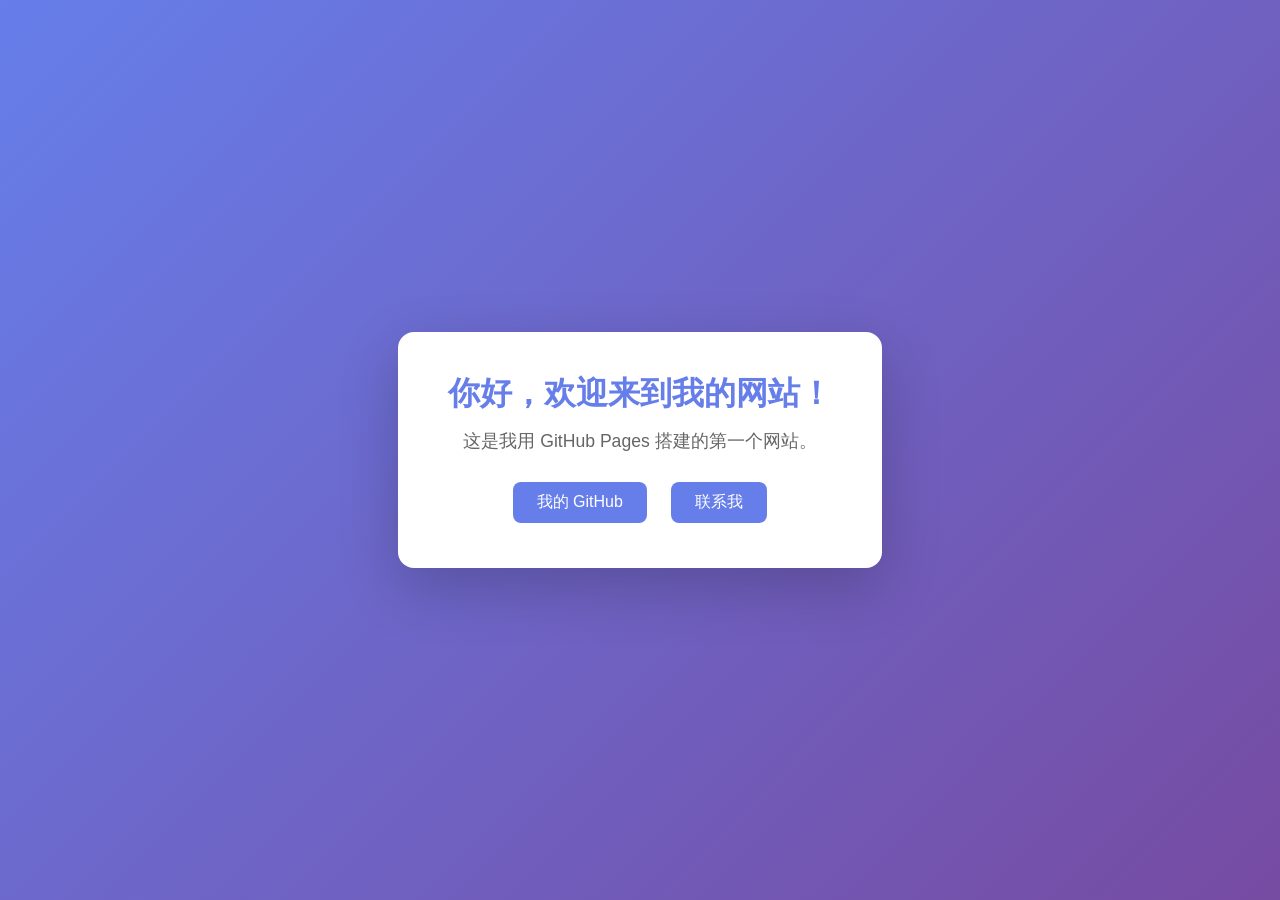
==== index.html @ 8b51170c "Rename 创建首页 to index.html" ====
<!DOCTYPE html>
<html lang="zh-CN">
<head>
    <meta charset="UTF-8">
    <meta name="viewport" content="width=device-width, initial-scale=1.0">
    <title>我的个人网站</title>
    <style>
        * { margin: 0; padding: 0; box-sizing: border-box; }
        body {
            font-family: "Microsoft YaHei", sans-serif;
            background: linear-gradient(135deg, #667eea 0%, #764ba2 100%);
            min-height: 100vh;
            display: flex;
            align-items: center;
            justify-content: center;
            color: #333;
        }
        .container {
            background: white;
            border-radius: 16px;
            padding: 40px 50px;
            max-width: 600px;
            text-align: center;
            box-shadow: 0 20px 60px rgba(0,0,0,0.2);
        }
        h1 { font-size: 2em; margin-bottom: 10px; color: #667eea; }
        p { font-size: 1.1em; line-height: 1.8; color: #666; margin-bottom: 20px; }
        .links a {
            display: inline-block;
            margin: 5px 10px;
            padding: 10px 24px;
            background: #667eea;
            color: white;
            text-decoration: none;
            border-radius: 8px;
            transition: background 0.3s;
        }
        .links a:hover { background: #764ba2; }
    </style>
</head>
<body>
    <div class="container">
        <h1>你好，欢迎来到我的网站！</h1>
        <p>这是我用 GitHub Pages 搭建的第一个网站。</p>
        <div class="links">
            <a href="https://github.com">我的 GitHub</a>
            <a href="mailto:your@email.com">联系我</a>
        </div>
    </div>
</body>
</html>
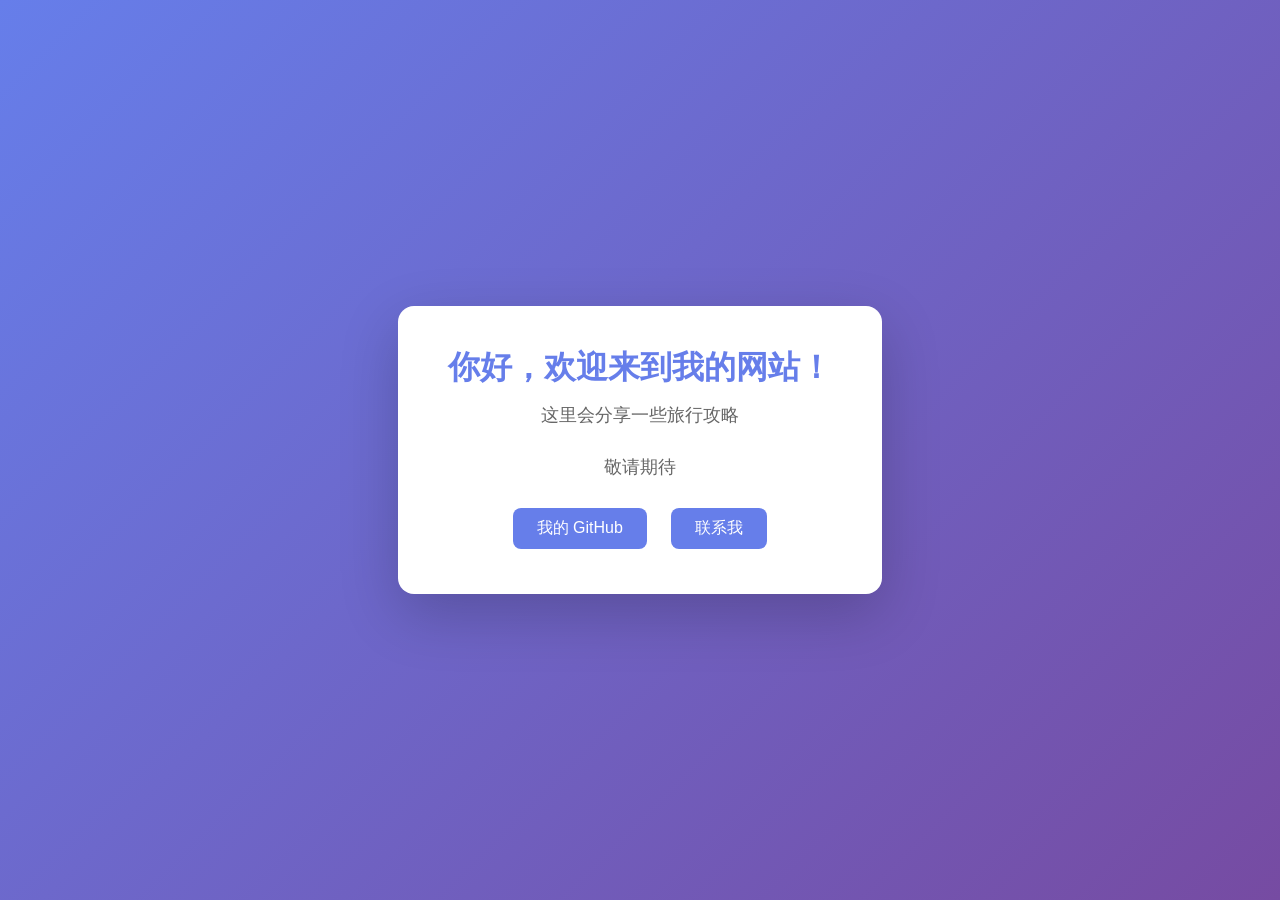
==== commit e966efdd: "Update index.html" ====
--- a/index.html
+++ b/index.html
@@ -41,7 +41,8 @@
 <body>
     <div class="container">
         <h1>你好，欢迎来到我的网站！</h1>
-        <p>这是我用 GitHub Pages 搭建的第一个网站。</p>
+        <p>这里会分享一些旅行攻略<p>
+        <p>敬请期待<p>
         <div class="links">
             <a href="https://github.com">我的 GitHub</a>
             <a href="mailto:your@email.com">联系我</a>
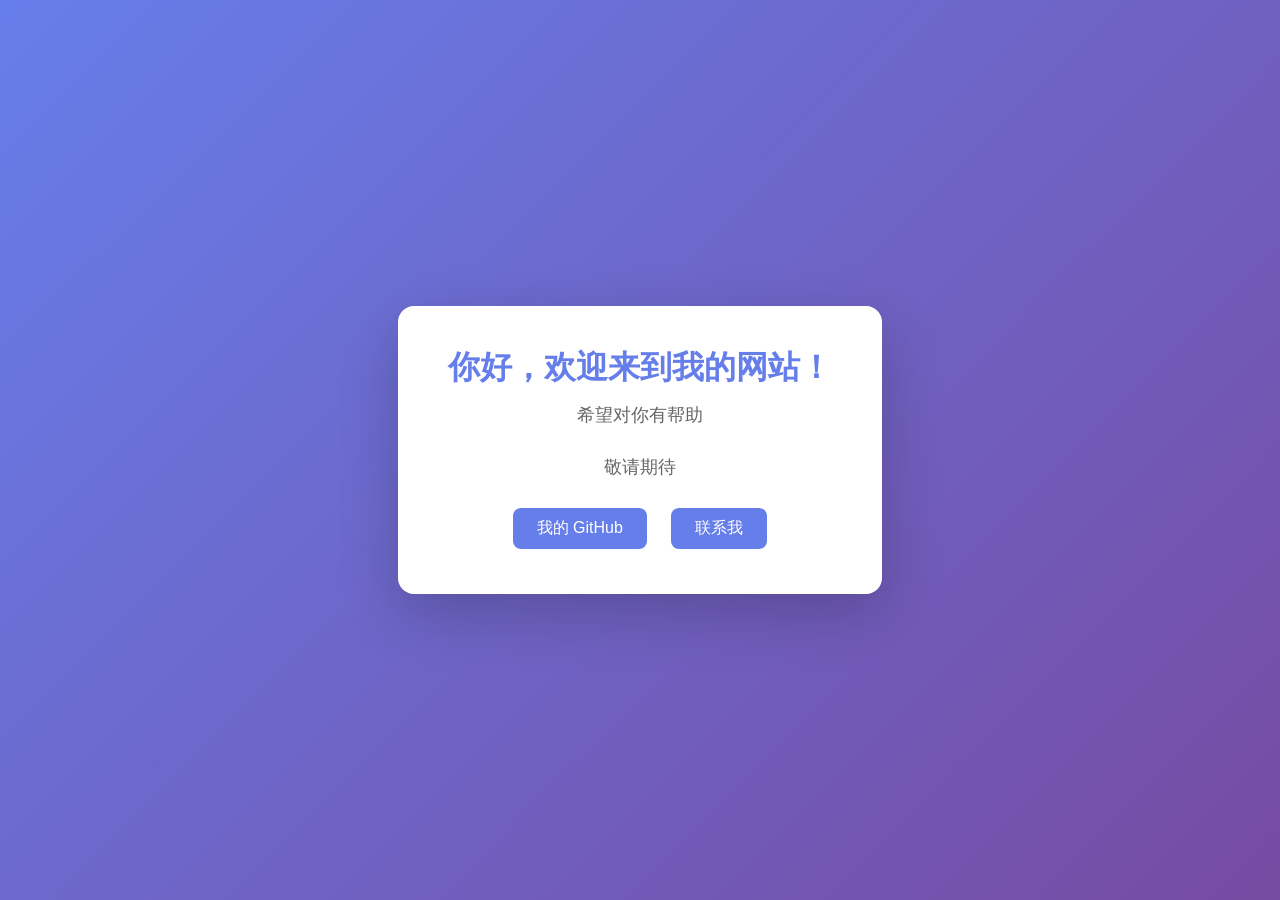
==== commit ee22a028: "Update index.html" ====
--- a/index.html
+++ b/index.html
@@ -41,7 +41,7 @@
 <body>
     <div class="container">
         <h1>你好，欢迎来到我的网站！</h1>
-        <p>这里会分享一些旅行攻略<p>
+        <p>希望对你有帮助<p>
         <p>敬请期待<p>
         <div class="links">
             <a href="https://github.com">我的 GitHub</a>
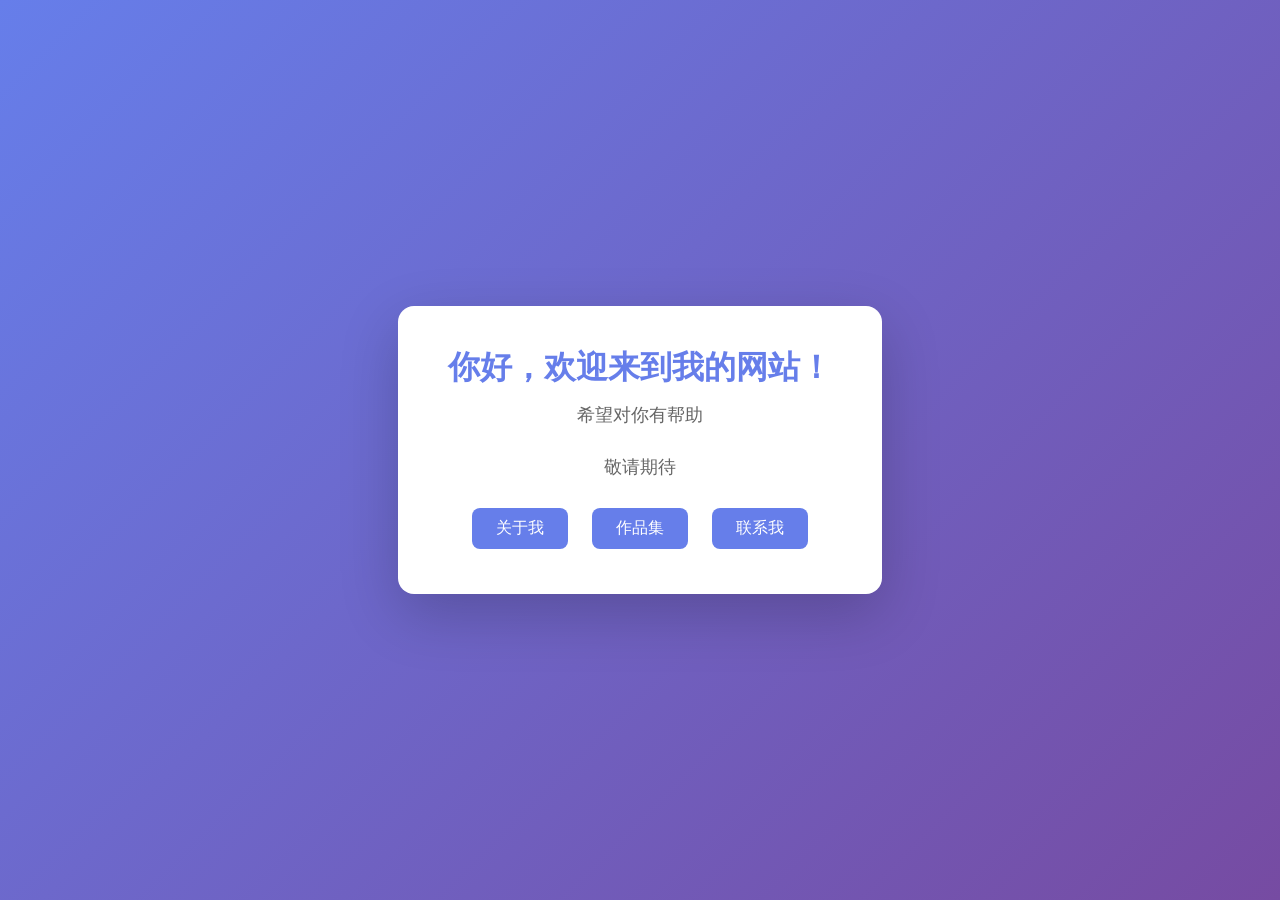
==== commit ae3ac31a: "Update index.html" ====
--- a/index.html
+++ b/index.html
@@ -44,8 +44,9 @@
         <p>希望对你有帮助<p>
         <p>敬请期待<p>
         <div class="links">
-            <a href="https://github.com">我的 GitHub</a>
-            <a href="mailto:your@email.com">联系我</a>
+            <a href="about.html">关于我</a>
+            <a href="portfolio.html">作品集</a>
+            <a href="mailto:你的邮箱@example.com">联系我</a>
         </div>
     </div>
 </body>
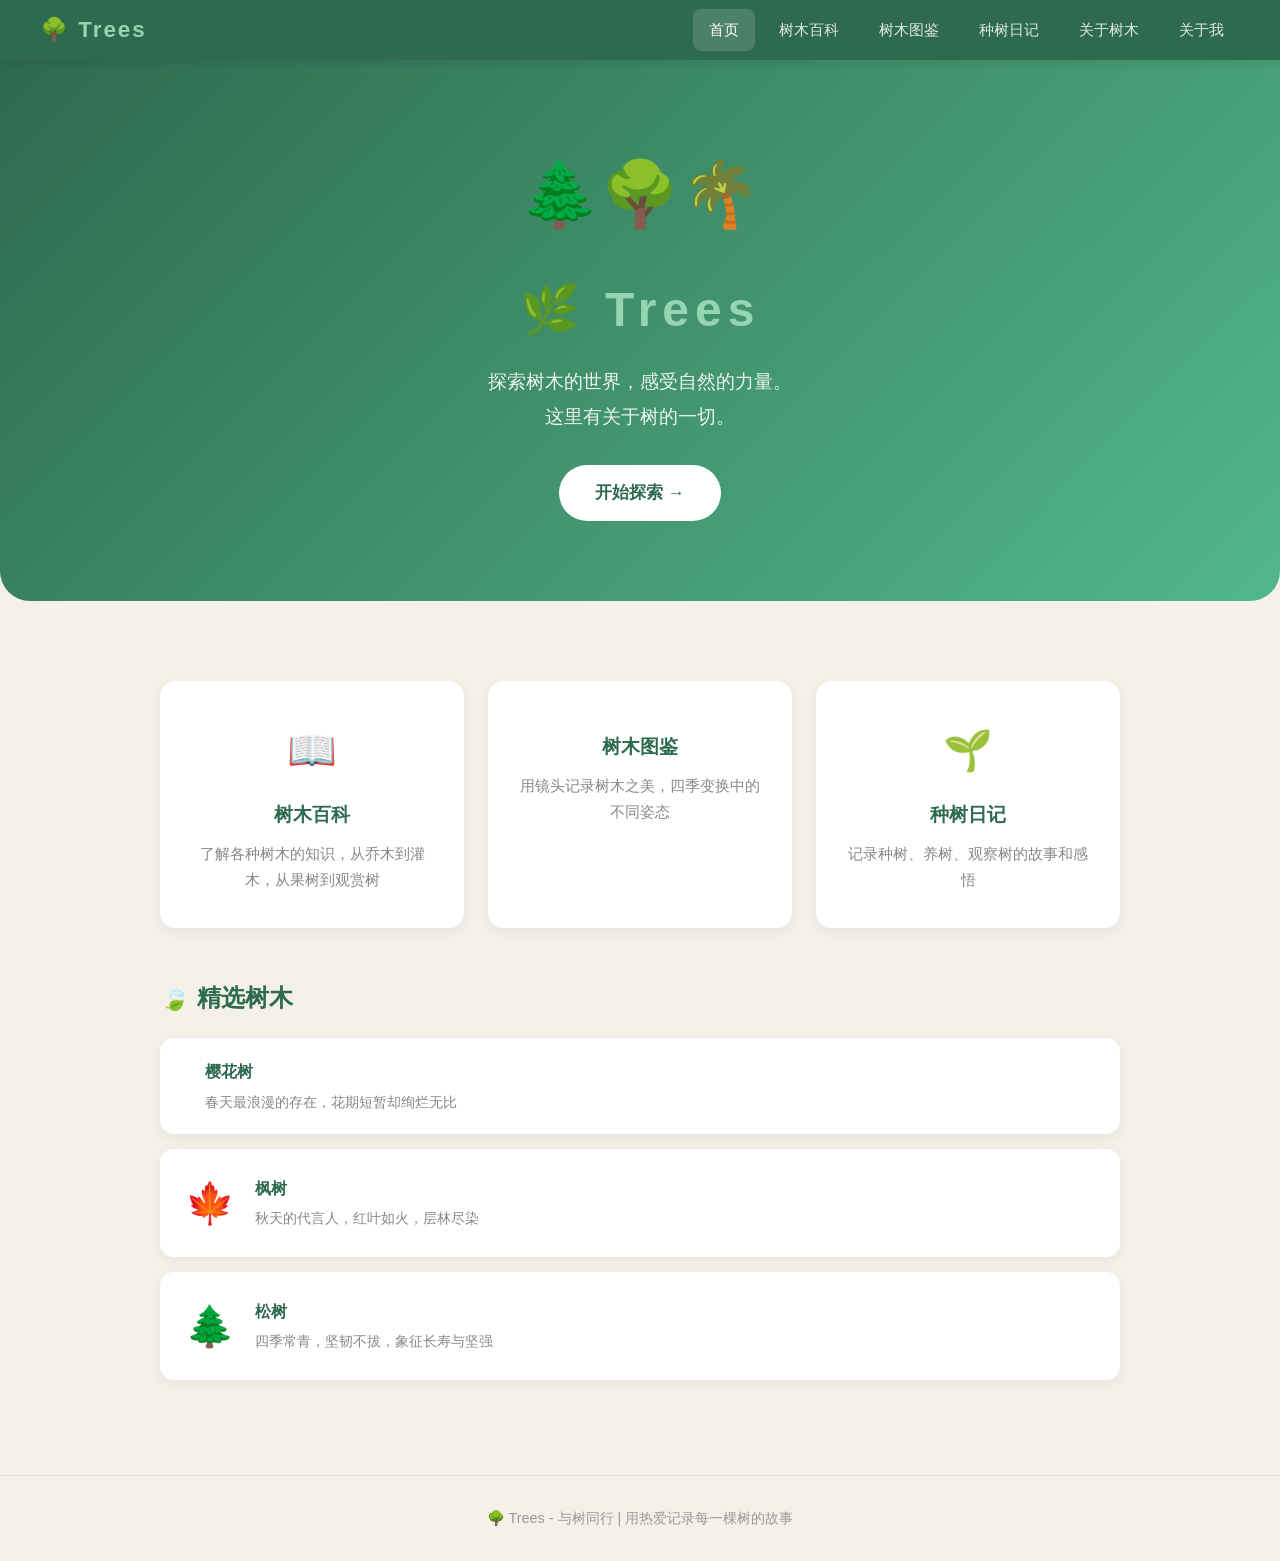
==== commit e35fcc5e: "Add files via upload" ====
--- a/index.html
+++ b/index.html
@@ -3,51 +3,171 @@
 <head>
     <meta charset="UTF-8">
     <meta name="viewport" content="width=device-width, initial-scale=1.0">
-    <title>我的个人网站</title>
+    <title>Trees - 与树同行</title>
+    <link rel="icon" type="image/png" href="favicon.png">
+    <link rel="stylesheet" href="styles.css">
     <style>
-        * { margin: 0; padding: 0; box-sizing: border-box; }
-        body {
-            font-family: "Microsoft YaHei", sans-serif;
-            background: linear-gradient(135deg, #667eea 0%, #764ba2 100%);
-            min-height: 100vh;
+        /* 首页特殊样式 */
+        .hero {
+            background: linear-gradient(135deg, #2D6A4F 0%, #40916C 50%, #52B788 100%);
+            padding: 80px 40px;
+            text-align: center;
+            color: white;
+            border-radius: 0 0 30px 30px;
+        }
+        .hero h1 {
+            font-size: 3em;
+            letter-spacing: 6px;
+            margin-bottom: 15px;
+        }
+        .hero h1 span { color: #95D5B2; }
+        .hero p {
+            font-size: 1.2em;
+            opacity: 0.9;
+            max-width: 500px;
+            margin: 0 auto 30px;
+            line-height: 1.8;
+        }
+        .hero .tree-emoji {
+            font-size: 4em;
+            margin-bottom: 20px;
+        }
+        .hero-btn {
+            display: inline-block;
+            padding: 14px 36px;
+            background: white;
+            color: #2D6A4F;
+            border-radius: 30px;
+            font-size: 1.05em;
+            font-weight: bold;
+            transition: all 0.3s;
+        }
+        .hero-btn:hover {
+            transform: scale(1.05);
+            box-shadow: 0 5px 20px rgba(0,0,0,0.2);
+        }
+
+        /* 特色板块 */
+        .features {
+            display: grid;
+            grid-template-columns: repeat(3, 1fr);
+            gap: 24px;
+            margin-top: 40px;
+        }
+        @media (max-width: 700px) {
+            .features { grid-template-columns: 1fr; }
+        }
+        .feature-card {
+            background: white;
+            border-radius: 16px;
+            padding: 35px 25px;
+            text-align: center;
+            box-shadow: 0 4px 15px rgba(0,0,0,0.06);
+            transition: transform 0.2s;
+        }
+        .feature-card:hover { transform: translateY(-5px); }
+        .feature-card .icon { font-size: 2.5em; margin-bottom: 15px; }
+        .feature-card h3 { color: #2D6A4F; margin-bottom: 10px; }
+        .feature-card p { color: #888; font-size: 0.95em; }
+
+        /* 精选树木 */
+        .featured-trees {
+            margin-top: 50px;
+        }
+        .featured-trees h2 {
+            color: #2D6A4F;
+            font-size: 1.5em;
+            margin-bottom: 20px;
+        }
+        .tree-card {
             display: flex;
             align-items: center;
-            justify-content: center;
-            color: #333;
+            gap: 20px;
+            background: white;
+            border-radius: 14px;
+            padding: 20px 25px;
+            margin-bottom: 15px;
+            box-shadow: 0 4px 15px rgba(0,0,0,0.06);
+            transition: transform 0.2s;
         }
-        .container {
-            background: white;
-            border-radius: 16px;
-            padding: 40px 50px;
-            max-width: 600px;
-            text-align: center;
-            box-shadow: 0 20px 60px rgba(0,0,0,0.2);
-        }
-        h1 { font-size: 2em; margin-bottom: 10px; color: #667eea; }
-        p { font-size: 1.1em; line-height: 1.8; color: #666; margin-bottom: 20px; }
-        .links a {
-            display: inline-block;
-            margin: 5px 10px;
-            padding: 10px 24px;
-            background: #667eea;
-            color: white;
-            text-decoration: none;
-            border-radius: 8px;
-            transition: background 0.3s;
-        }
-        .links a:hover { background: #764ba2; }
+        .tree-card:hover { transform: translateX(5px); }
+        .tree-card .tree-icon { font-size: 2.5em; }
+        .tree-card .tree-info h4 { color: #2D6A4F; margin-bottom: 4px; }
+        .tree-card .tree-info p { color: #888; font-size: 0.9em; }
     </style>
 </head>
 <body>
-    <div class="container">
-        <h1>你好，欢迎来到我的网站！</h1>
-        <p>希望对你有帮助<p>
-        <p>敬请期待<p>
-        <div class="links">
+    <!-- 导航栏 -->
+    <div class="navbar">
+        <div class="logo">🌳 <span>Trees</span></div>
+        <nav>
+            <a href="index.html" class="active">首页</a>
+            <a href="wiki.html">树木百科</a>
+            <a href="gallery.html">树木图鉴</a>
+            <a href="blog.html">种树日记</a>
+            <a href="about-trees.html">关于树木</a>
             <a href="about.html">关于我</a>
-            <a href="portfolio.html">作品集</a>
-            <a href="mailto:你的邮箱@example.com">联系我</a>
+        </nav>
+    </div>
+
+    <!-- 首页大图 -->
+    <div class="hero">
+        <div class="tree-emoji">🌲🌳🌴</div>
+        <h1>🌿 <span>Trees</span></h1>
+        <p>探索树木的世界，感受自然的力量。<br>这里有关于树的一切。</p>
+        <a href="wiki.html" class="hero-btn">开始探索 →</a>
+    </div>
+
+    <!-- 特色板块 -->
+    <div class="page-container">
+        <div class="features">
+            <a href="wiki.html" class="feature-card">
+                <div class="icon">📖</div>
+                <h3>树木百科</h3>
+                <p>了解各种树木的知识，从乔木到灌木，从果树到观赏树</p>
+            </a>
+            <a href="gallery.html" class="feature-card">
+                <div class="icon"></div>
+                <h3>树木图鉴</h3>
+                <p>用镜头记录树木之美，四季变换中的不同姿态</p>
+            </a>
+            <a href="blog.html" class="feature-card">
+                <div class="icon">🌱</div>
+                <h3>种树日记</h3>
+                <p>记录种树、养树、观察树的故事和感悟</p>
+            </a>
         </div>
+
+        <!-- 精选树木 -->
+        <div class="featured-trees">
+            <h2>🍃 精选树木</h2>
+            <div class="tree-card">
+                <div class="tree-icon"></div>
+                <div class="tree-info">
+                    <h4>樱花树</h4>
+                    <p>春天最浪漫的存在，花期短暂却绚烂无比</p>
+                </div>
+            </div>
+            <div class="tree-card">
+                <div class="tree-icon">🍁</div>
+                <div class="tree-info">
+                    <h4>枫树</h4>
+                    <p>秋天的代言人，红叶如火，层林尽染</p>
+                </div>
+            </div>
+            <div class="tree-card">
+                <div class="tree-icon">🌲</div>
+                <div class="tree-info">
+                    <h4>松树</h4>
+                    <p>四季常青，坚韧不拔，象征长寿与坚强</p>
+                </div>
+            </div>
+        </div>
+    </div>
+
+    <!-- 页脚 -->
+    <div class="footer">
+        <p>🌳 Trees - 与树同行 | 用热爱记录每一棵树的故事</p>
     </div>
 </body>
 </html>
--- a/styles.css
+++ b/styles.css
@@ -0,0 +1,139 @@
+/* ===== 全局样式 ===== */
+* { margin: 0; padding: 0; box-sizing: border-box; }
+
+body {
+    font-family: "Microsoft YaHei", "PingFang SC", sans-serif;
+    background: #F5F1E8;
+    color: #333;
+    line-height: 1.7;
+}
+
+a { text-decoration: none; color: inherit; }
+
+/* ===== 导航栏 ===== */
+.navbar {
+    background: #2D6A4F;
+    padding: 0 40px;
+    display: flex;
+    align-items: center;
+    justify-content: space-between;
+    height: 60px;
+    position: sticky;
+    top: 0;
+    z-index: 100;
+    box-shadow: 0 2px 10px rgba(0,0,0,0.1);
+}
+.navbar .logo {
+    color: white;
+    font-size: 1.4em;
+    font-weight: bold;
+    letter-spacing: 2px;
+}
+.navbar .logo span { color: #95D5B2; }
+.navbar nav { display: flex; gap: 8px; }
+.navbar nav a {
+    color: rgba(255,255,255,0.85);
+    padding: 8px 16px;
+    border-radius: 8px;
+    font-size: 0.95em;
+    transition: all 0.3s;
+}
+.navbar nav a:hover, .navbar nav a.active {
+    background: rgba(255,255,255,0.15);
+    color: white;
+}
+
+/* ===== 页面容器 ===== */
+.page-container {
+    max-width: 1000px;
+    margin: 0 auto;
+    padding: 40px 20px;
+}
+
+/* ===== 页面标题 ===== */
+.page-title {
+    font-size: 2em;
+    color: #2D6A4F;
+    margin-bottom: 8px;
+}
+.page-subtitle {
+    color: #888;
+    font-size: 1.05em;
+    margin-bottom: 30px;
+}
+
+/* ===== 卡片 ===== */
+.card {
+    background: white;
+    border-radius: 14px;
+    padding: 28px;
+    margin-bottom: 20px;
+    box-shadow: 0 4px 15px rgba(0,0,0,0.06);
+    transition: transform 0.2s, box-shadow 0.2s;
+}
+.card:hover {
+    transform: translateY(-3px);
+    box-shadow: 0 8px 25px rgba(0,0,0,0.1);
+}
+.card h3 {
+    color: #2D6A4F;
+    font-size: 1.2em;
+    margin-bottom: 8px;
+}
+.card p {
+    color: #666;
+    line-height: 1.7;
+}
+
+/* ===== 标签 ===== */
+.tag {
+    display: inline-block;
+    font-size: 0.8em;
+    padding: 3px 12px;
+    border-radius: 12px;
+    margin: 3px 4px 3px 0;
+}
+.tag-green { background: #E8F5E9; color: #2D6A4F; }
+.tag-brown { background: #FFF3E0; color: #8B6914; }
+.tag-yellow { background: #FFFDE7; color: #9E8C2A; }
+.tag-pink { background: #FCE4EC; color: #C2185B; }
+
+/* ===== 网格布局 ===== */
+.grid-2 {
+    display: grid;
+    grid-template-columns: repeat(2, 1fr);
+    gap: 20px;
+}
+.grid-3 {
+    display: grid;
+    grid-template-columns: repeat(3, 1fr);
+    gap: 20px;
+}
+@media (max-width: 700px) {
+    .grid-2, .grid-3 { grid-template-columns: 1fr; }
+}
+
+/* ===== 按钮 ===== */
+.btn {
+    display: inline-block;
+    padding: 10px 24px;
+    background: #2D6A4F;
+    color: white;
+    border-radius: 10px;
+    font-size: 0.95em;
+    transition: background 0.3s;
+    border: none;
+    cursor: pointer;
+}
+.btn:hover { background: #40916C; }
+
+/* ===== 页脚 ===== */
+.footer {
+    text-align: center;
+    padding: 30px;
+    color: #999;
+    font-size: 0.9em;
+    border-top: 1px solid #e8e4dc;
+    margin-top: 40px;
+}
+.footer a { color: #2D6A4F; }
